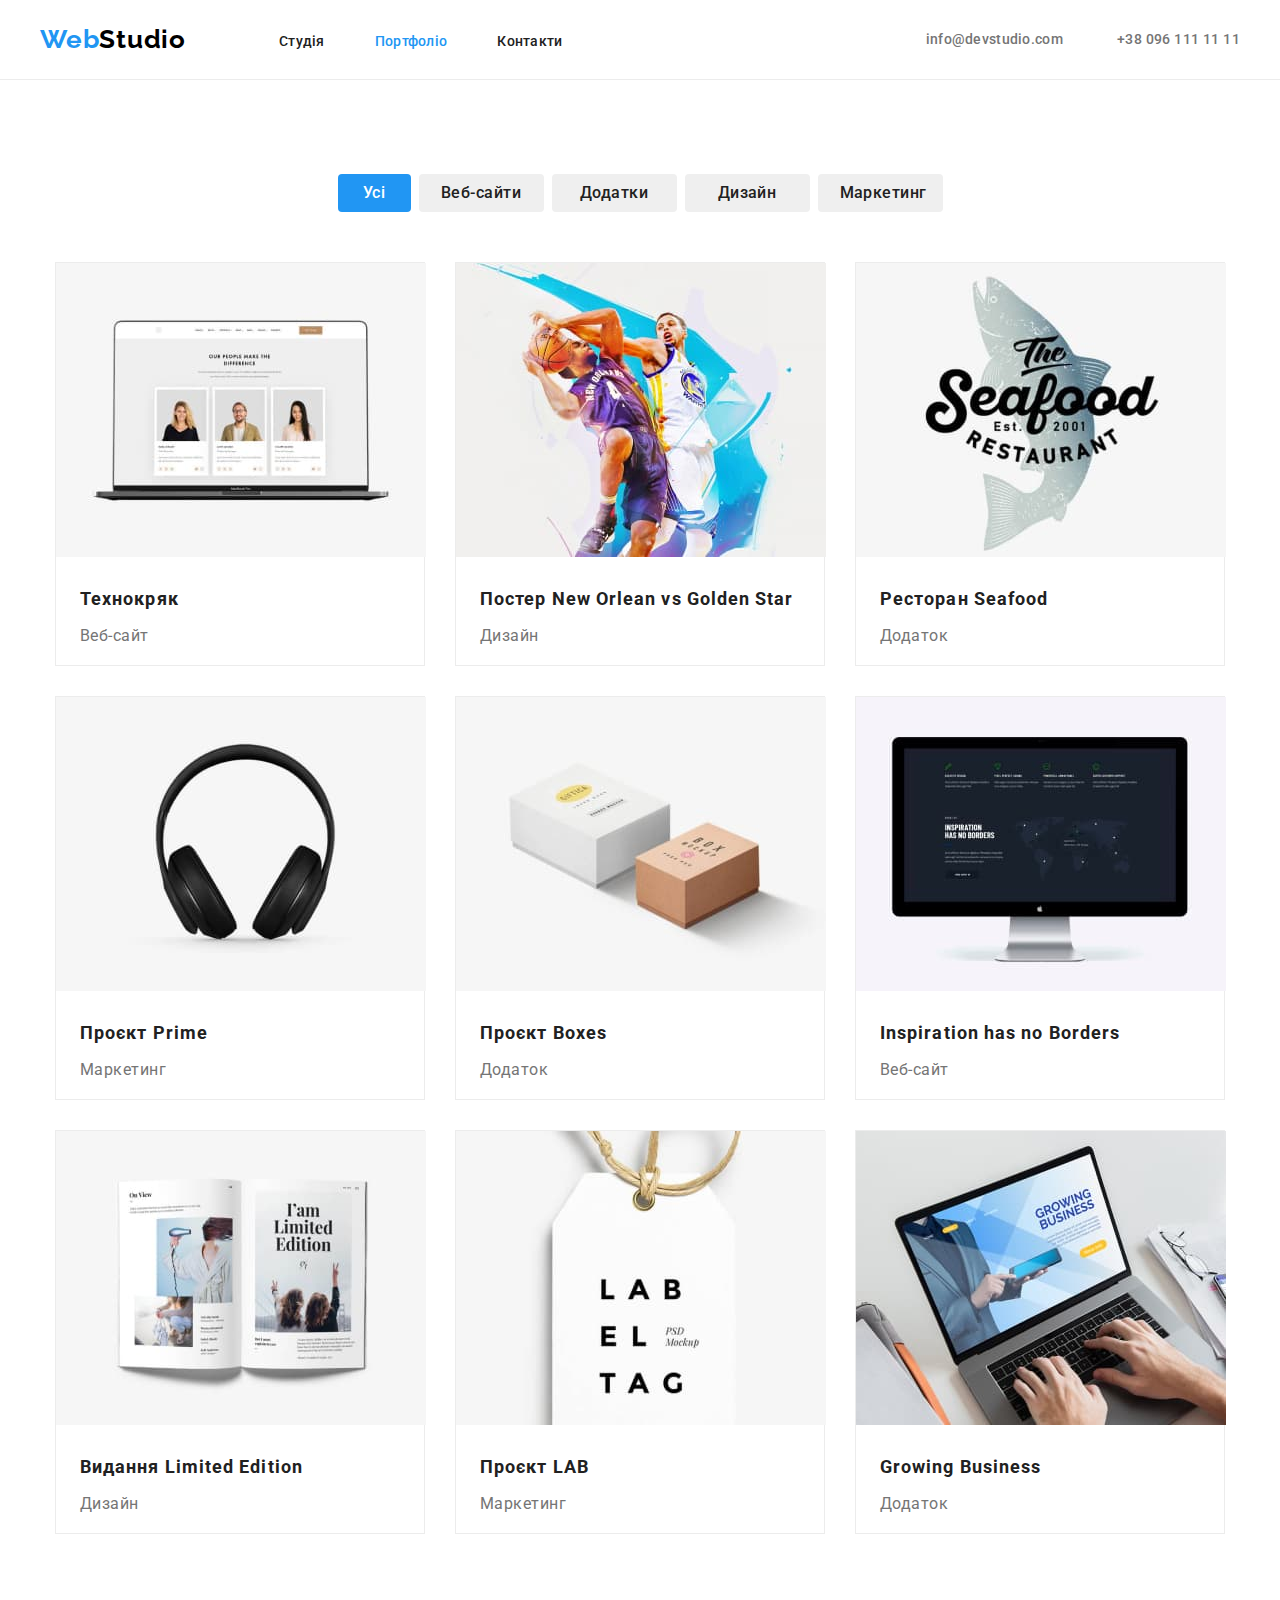
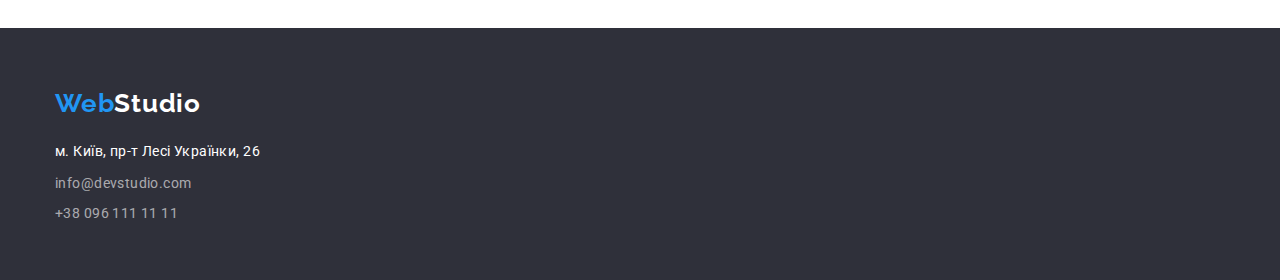
==== портфоліо.html @ 67170c25 "Initial commit" ====
<!DOCTYPE html>
<html lang="en">
<head>
    <meta charset="UTF-8">
    <meta http-equiv="X-UA-Compatible" content="IE=edge">
    <meta name="viewport" content="width=h, initial-scale=1.0">
    <link rel="stylesheet" href="./css/styles.css">
    <title>Портфоліо</title>
    <link rel="preconnect" href="https://fonts.googleapis.com">
<link rel="preconnect" href="https://fonts.gstatic.com" crossorigin>
<link href="https://fonts.googleapis.com/css2?family=Raleway:wght@700&family=Roboto:wght@400;500;700;900&display=swap" rel="stylesheet">

</head>
<body>  <!-- header-->
    <header class="line"> 
        <div class="header-container">
            <a href="./index.html" class="logo-header">
            Web<span class="studio">Studio</span></a> 
            <nav class="frame-line">
                <ul class="site-nav">    <!-- ul список-->
                    <li><a href="./index.html"
                        class="block">Студія</a></li>  <!-- li елемент списку-->
                    <li><a href="./портфоліо.html"
                        class="list-html current">Портфоліо</a></li>
                    <li><a href="#блок2"
                        class="block">Контакти</a></li>
                </ul>
            </nav>
            <div class="header-contact">
                <a href="mailto:" class="email another">info@devstudio.com</a>   
                <a href="tel:+380961111111" class="number">+38 096 111 11 11</a>
            </div>  
        </div>
    </header>

    <main>
        <section class="section-portfolio">            <!-- section-portfolio--> 
            <div class="container-portfolio">
                <ul class="button-roster">
                    <li><button type="button" class="button-head current">Усі</button></li>
                    <li><button type="button" class="button-portfolio">Веб-сайти</button></li>
                    <li><button type="button" class="button-portfolio">Додатки</button></li>
                    <li><button type="button" class="button-portfolio">Дизайн</button></li>
                    <li><button type="button" class="button-portfolio">Маркетинг</button></li>
                </ul>
                <ul class="foto-wrap">      <!-- foto-wrap -->
                    <li class="foto-item">
                        <img src="./img/project1.jpg" alt="project1" width="370" height="294">
                        <div class="text-frame">
                            <h3 class="project-name">Технокряк</h3>
                            <p class="descr">Веб-сайт</p>
                        </div>
                    </li>
                    <li class="foto-item">
                        <img src="./img/project2.jpg" alt="project2" width="370" height="294">
                        <div class="text-frame">
                            <h3 class="project-name">Постер New Orlean vs Golden Star</h3>
                            <p class="descr">Дизайн</p>
                        </div>  
                    </li>
                    <li class="foto-item">
                        <img src="./img/project3.jpg" alt="project3" width="370" height="294">
                        <div class="text-frame">
                            <h3 class="project-name">Ресторан Seafood</h3>
                            <p class="descr">Додаток</p>
                        </div>
                    </li>
                    <li class="foto-item">
                        <img src="./img/project4.jpg" alt="project4" width="370" height="294">
                        <div class="text-frame">
                            <h3 class="project-name">Проєкт Prime</h3>
                            <p class="descr">Маркетинг</p>
                        </div>
                    </li>
                    <li class="foto-item">
                        <img src="./img/project5.jpg" alt="project5" width="370" height="294">
                        <div class="text-frame">
                            <h3 class="project-name">Проєкт Boxes</h3>
                            <p class="descr">Додаток</p>
                        </div>
                    </li>
                    <li class="foto-item">
                        <img src="./img/project6.jpg" alt="project6" width="370" height="294">
                        <div class="text-frame">
                            <h3 class="project-name">Inspiration has no Borders</h3>
                            <p class="descr">Веб-сайт</p>
                        </div>
                    </li>
                    <li class="foto-item">
                        <img src="./img/project7.jpg" alt="project7" width="370" height="294">
                        <div class="text-frame">
                            <h3 class="project-name">Видання Limited Edition</h3>
                            <p class="descr">Дизайн</p>
                        </div>
                    </li>
                    <li class="foto-item">
                        <img src="./img/project8.jpg" alt="project8" width="370" height="294">
                        <div class="text-frame">
                            <h3 class="project-name">Проєкт LAB</h3>
                            <p class="descr">Маркетинг</p>
                        </div>
                    </li>
                    <li class="foto-item">
                        <img src="./img/project9.jpg" alt="project9" width="370" height="294">
                        <div class="text-frame">
                            <h3 class="project-name">Growing Business</h3>
                            <p class="descr">Додаток</p>
                        </div>
                    </li>
                </ul>
            </div>
        </section>
    </main>

    <footer class="footer-section date">    <!-- footer-->
        <div class="main-container">
            <a href="./index.html" class="logo-footer">
            Web<span class="logo-web">Studio</span></a>     
            <address class="address-picture">        
                <a href="https://goo.gl/maps/kxmiB2aWY7ckn5UL8"
                target="_blank" rel="noopener noreferrer nofollow"
                class="footer-address address-size"
                >м. Київ, пр-т Лесі Українки, 26</a>
                <ul>
                    <li class="address-size">
                        <a href="mailto:info@devstudio.com"
                        class="item-footer">info@devstudio.com</a></li>
                    <li class="address-tel">
                        <a href="tel:+380961111111"
                        class="item-footer">+38 096 111 11 11</a></li>            
                </ul>
            </address>
        </div>
    </footer>
</body>
</html>
---- css/styles.css ----
/* колір осн. текста   #212121 */
/* допоміж. колір текста  #757575 */
/* білий   #FFFFFF */
/* акцент   #2196F3 */
/* втор. колір фона #F5F5F5 */

/* var - функція в css  */

:root {
    --primary-text-color: #757575; /* всі шріфти чорні */
    --title-text-color: #212121;
    --accent-color: #2196F3;
    --white-color: #FFFFFF;
    --primary-white-color: #F5F5F5;

}

body{
    /*background-color: #FFFFFF; */ /* фон документа */
    /*background-color: var(--primary-white-color);*/
    color: var(--primary-text-color); 
    font-family: 'Roboto';
} 

/* селектор потомка (всі ссилки а)*/
* {
    margin: 0;  /* cбросити відступи до "0" */
    padding: 0; 
    box-sizing: border-box; /*щоб padding не збільш. , а звужували весь контент всередину*/
}

ul{
    list-style: none; /* видалить всі точки перед словами */
}


/* header */

.header-main {
    padding-top: 24px;
    padding-bottom: 24px;
}

.line {
    border-bottom: 1px solid #ECECEC; /* робить лінію під контентом */
    padding-top: 24px;
    padding-bottom: 24px;
}

.header-container {
    width: 1200px;
    padding-left: 0;
    padding-right: 0;
    /*height: 80px; */      /* якщо padding то висота не потрібна */
    margin: 0 auto;
    display: flex;
    align-items: center;    /* вирівнюємо по центру текст */
    /*justify-content: space-between; /* розтягує по ширині */
}


.logo-header{
    font-family: 'Raleway';
    font-weight: 700;
    font-size: 26px;
    line-height: 1.19;
    letter-spacing: 0.03em;
    color: var(--accent-color);
    text-decoration: none;
}

.studio{
    color: #000000;
}

.frame-line {
    margin-left: 93px;
}

.site-nav {
    width: 281px;
    height: 16px;
    display: flex;
    gap: 50px;
}

.list-html.current { 
    
    font-weight: 500;
    font-size: 14px;
    line-height: 1.14;
    letter-spacing: 0.02em;
    color: var(--accent-color);
    text-decoration: none;
} 

.list-html:hover {  
    color: var(--title-text-color);
} 

.block{
    font-weight: 500;
    font-size: 14px;
    line-height: 1.14;
    letter-spacing: 0.02em;
    color: var(--title-text-color);
    text-decoration: none;
}

.block:hover {
    color: orange;
}

.header-contact {
    margin-left: auto;
}

.email {
    font-weight: 500;
    font-size: 14px;
    line-height: 1.14;
    letter-spacing: 0.02em;
    /*color: var(--accent-color);*/
    text-decoration: none;
    margin-right: 50px;
}

.email.another {
    font-weight: 500;
    font-size: 14px;
    line-height: 1.14;
    letter-spacing: 0.02em;
    color: var(--primary-text-color);
    text-decoration: none;
    margin-right: 50px; 
}

.number{
    font-weight: 500;
    font-size: 14px;
    line-height: 1.71;
    letter-spacing: 0.03em;
    color: var(--primary-text-color);
    text-decoration: none;      /* прибрати підкреслення */
}



/* main */

.main-head {
    height: 600px;
    background: #2F303A;
    margin: 0 auto;     /*розміщення по середині*/
    padding-top: 200px;
    padding-bottom: 200px;
}

.main-container {
    width: 1200px;
    padding-left: 15px;
    padding-right: 15px;
    margin: 0 auto;         
}

.section-main {
    font-weight: 900;
    font-size: 44px;
    line-height: 1.36;
    text-align: center;
    letter-spacing: 0.06em;
    text-transform: uppercase;
    color: var(--white-color);
    margin-bottom: 30px;
}

.section-main:hover { /*селектор состояния (при наведенні) до всіх */
    color: orange;
}

/*селектор focus (при наведенні) до інтерактивних (кнопки, ссилки, елементи форми) */
/*селектор active (при натиснені) до інтерактивних (кнопки, ссилки, елементи форми) */
 /*селектор current (при наведенні (текущая страница)) до інтерактивних (кнопки, ссилки, елементи форми) */

/* .section-main:active { 
    color: rgb(255, 0, 0, 0.8);  
}  */

/* .section-main:current { 
    color: rgb(255, 0, 0, 0.8);  
}  */

/*  color: rgb(255, 0, 0, 0.8);  4 цифра - прозрачность в % */

.button-main {
    font-family: 'Roboto';
    font-weight: 700;
    font-size: 16px;
    line-height: 1,87;
    text-align: center;
    letter-spacing: 0.06em;
    background-color: var(--accent-color);
    color: var(--white-color);
    width: 216px;
    height: 50px;
    display: block;
    margin: 0 auto;
}

/*descrip*/
                /*прихований заголовок*/
.descrip-section {
    padding-top: 94px;
    /*padding-bottom: 94px;*/
}

.entrance {
    padding-bottom: 0;
}

.visually-hidden{
    position: absolute;
    white-space: nowrap;
    width: 1px;
    height: 1px;
    overflow: hidden;
    border: 0;
    padding: 0;
    clip: rect(0 0 0 0);
    clip-path: inset(50%);
    margin: -1px;
}

.descrip-list {
    height: 98px;
    display: flex;
    gap: 30px;
}

.title-descrip {
    width: 270px;
}

.title{
    font-weight: 700;
    font-size: 14px;
    line-height: 1.14;
    letter-spacing: 0.03em;
    text-transform: uppercase;
    color: var(--title-text-color);
    margin-bottom: 10px;
}

.text{
    font-weight: 400;
    font-size: 14px;
    line-height: 1.71;
    letter-spacing: 0.03em;
    color: var(--primary-text-color);
}

/*section-foto*/

.foto-section {
    padding-top: 94px;
    padding-bottom: 94px;
}

.title-img{
    font-weight: 700;
    font-size: 36px;
    line-height: 1.16;
    text-align: center;
    letter-spacing: 0.03em;
    color: var(--title-text-color);
    margin-bottom: 50px;
}

.foto-list {
    display: flex;
    gap: 30px;
}

/*team*/

.team-section {
    padding-top: 94px;
    padding-bottom: 94px;
}

.hue {       
    background-color: #F5F4FA;
}

 /*outline: 2px solid red; */ /* контур контейнера*/

.team-basic {
    font-weight: 700;
    font-size: 36px;
    line-height: 1.16;
    text-align: center;
    letter-spacing: 0.03em;
    color: var(--title-text-color);
    margin-bottom: 50px;
}

.team-list {
    width: 1170px;
    height: 368px;
    display: flex;      /*розміщення в ряд*/
    gap: 30px;          /*відступ від обекта до наступного 30px*/
    margin: 0 auto;
}

.team-person {
    width: calc((100%-90px) / 4);
    height: 368px;
}

.text-team {
    width: 270px;
    padding-top: 30px;
    padding-bottom: 30px;
    margin: 0 auto;
}

.first-name {
    font-weight: 500;
    font-size: 16px;
    line-height: 19px;
    text-align: center;
    letter-spacing: 0.03em;
    color: var(--title-text-color);
    white-space: nowrap;
}

.profession {
    font-weight: 400;
    font-size: 16px;
    line-height: 1.18;
    text-align: center;
    letter-spacing: 0.03em;
    color: var(--primary-text-color);
    margin-top: 10px;
    white-space: nowrap;
}

/*footer*/

.footer-section {
    padding-top: 60px;
    padding-bottom: 60px;
}

.date {
    height: 252px;
    background: #2F303A;
}

.logo-footer{
    font-family: 'Raleway';
    font-weight: 700;
    font-size: 26px;
    line-height: 1.19;
    letter-spacing: 0.03em;
    color: var(--accent-color);
    text-decoration: none;
}

.logo-web{
    color: var(--white-color);
}

.address-picture {
    margin-top: 20px;
    width: 231px;
    height: 21px;
}

.footer-address{
    font-style: normal;   /*лише для тега адреси*/
    font-weight: 400;
    font-size: 14px;
    line-height: 24px;
    letter-spacing: 0.03em;
    color: var(--white-color);
    text-decoration: none;
}

.address-size {
    width: 231px;
    height: 21px;
    margin-top: 9px;
}

.address-tel {
    width: 231px;
    height: 21px;
    margin-top: 9px;
}

.item-footer{
    font-style: normal;
    font-weight: 400;
    font-size: 14px;
    line-height: 1.71;
    letter-spacing: 0.03em;
    color: rgba(255, 255, 255, 0.6);
    text-decoration: none;
}


/* section-portfolio */

.section-portfolio {
    padding-top: 94px;
    padding-bottom: 94px;
}

.container-portfolio {
    width: 1200px;
    padding-left: 15px;
    padding-right: 15px;
    margin: 0 auto;  
}

.button-roster {
    display: flex;
    gap: 8px; 
    margin-bottom: 50px;  
    justify-content: center;  /*вирівнює по центру бо є "display: flex" */
}

.button-head.current { 
    font-family: 'Roboto';
    font-weight: 500;
    font-size: 16px;
    line-height: 1.62;
    text-align: center;
    letter-spacing: 0.03em;
    color: var(--white-color);
    background-color: var(--accent-color);
    width: 73px;
    height: 38px;
    padding: 6px 25px;
    border: none;
    border-radius: 4px;
} 

.button-portfolio {
    font-family: 'Roboto';
    font-weight: 500;
    font-size: 16px;
    line-height: 1.62;
    text-align: center;
    letter-spacing: 0.03em;
    color: var(--title-text-color);
    width: 125px;
    height: 38px;
    padding: 6px 22px;
    border: none;           /*прибирає контур кнопки*/
    white-space: nowrap;     /*не розбивати на 2 строки*/
    border-radius: 4px;
}

.button-portfolio:hover, :focus {  
    color: var(--white-color);
    background-color: var(--accent-color);
} 


/* foto-wrap */
   
.foto-wrap {
    display: flex;     /*розміщення в ряд*/
    flex-wrap: wrap; 
    gap: 30px;
   /* width: calc((100%-60px) / 3); */
}

.foto-item {
    width: 370px;
    height: 404px;
    border: 1px solid #ECECEC;
}

.text-frame {
    width: 370px;
    padding: 20px 24px;
    margin: 0 auto;
   /* border: 1px solid #ECECEC; */
}

.project-name {
    font-weight: 700;
    font-size: 18px;
    line-height: 2;
    letter-spacing: 0.06em;
    color: var(--title-text-color);
    width: 322px;
    height: 36px;
}

.descr {
    font-weight: 400;
    font-size: 16px;
    line-height: 1.87;
    letter-spacing: 0.03em;
    color: var(--primary-text-color);
    width: 322px;
    height: 30px;
    margin-top: 4px;    
}
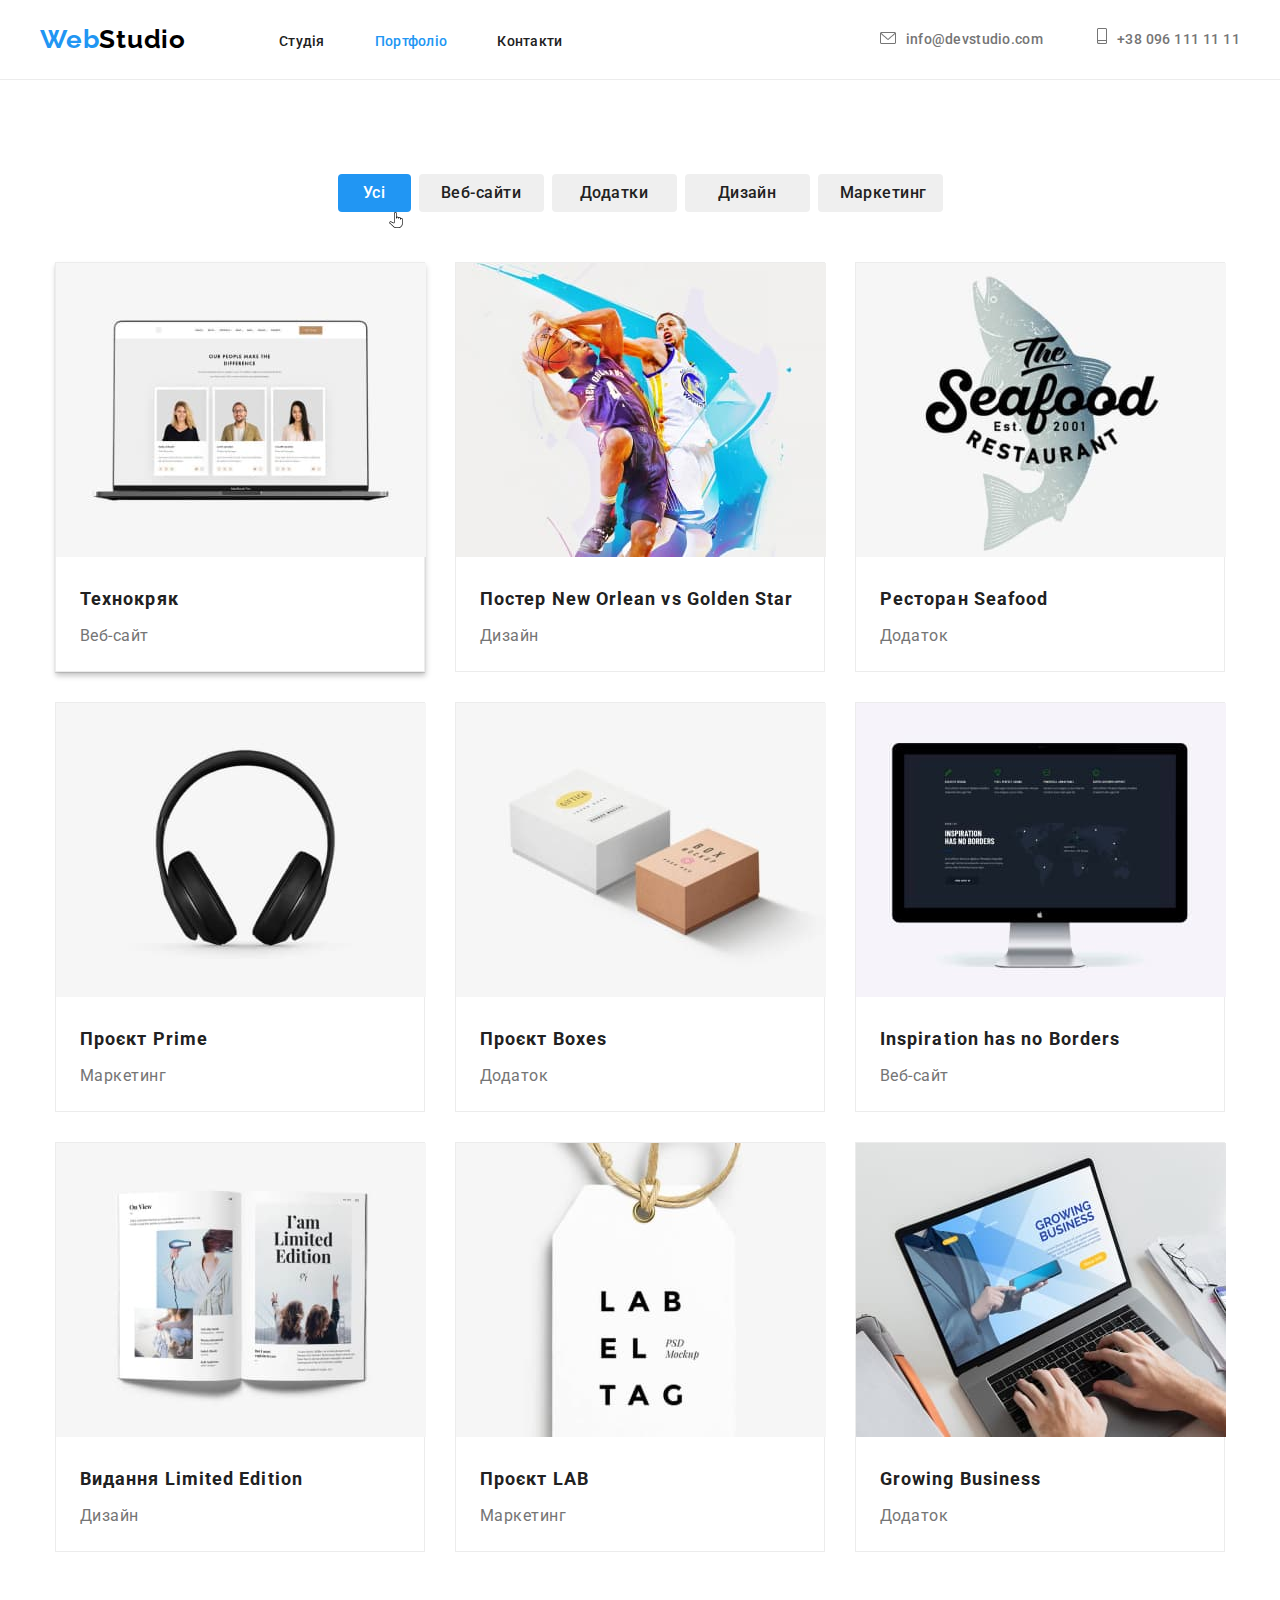
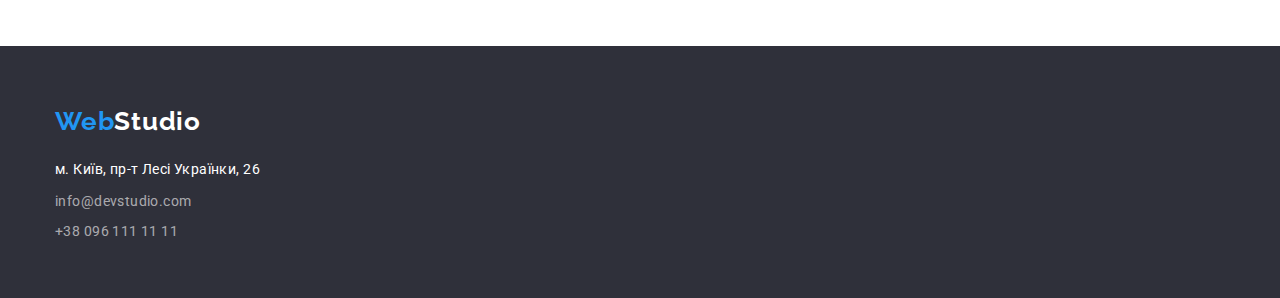
==== commit 98041aaf: "update index.html" ====
--- a/портфоліо.html
+++ b/портфоліо.html
@@ -21,13 +21,13 @@
                     <li><a href="./index.html"
                         class="block">Студія</a></li>  <!-- li елемент списку-->
                     <li><a href="./портфоліо.html"
-                        class="list-html current">Портфоліо</a></li>
+                        class="list-html-label current">Портфоліо</a></li>
                     <li><a href="#блок2"
                         class="block">Контакти</a></li>
                 </ul>
             </nav>
             <div class="header-contact">
-                <a href="mailto:" class="email another">info@devstudio.com</a>   
+                <a href="mailto:" class="email-label">info@devstudio.com</a>   
                 <a href="tel:+380961111111" class="number">+38 096 111 11 11</a>
             </div>  
         </div>
@@ -37,14 +37,14 @@
         <section class="section-portfolio">            <!-- section-portfolio--> 
             <div class="container-portfolio">
                 <ul class="button-roster">
-                    <li><button type="button" class="button-head current">Усі</button></li>
+                    <li><button type="button" class="button-head current five-fing">Усі</button></li>
                     <li><button type="button" class="button-portfolio">Веб-сайти</button></li>
                     <li><button type="button" class="button-portfolio">Додатки</button></li>
                     <li><button type="button" class="button-portfolio">Дизайн</button></li>
                     <li><button type="button" class="button-portfolio">Маркетинг</button></li>
                 </ul>
                 <ul class="foto-wrap">      <!-- foto-wrap -->
-                    <li class="foto-item">
+                    <li class="foto-item-shadow">
                         <img src="./img/project1.jpg" alt="project1" width="370" height="294">
                         <div class="text-frame">
                             <h3 class="project-name">Технокряк</h3>
@@ -133,4 +133,5 @@
         </div>
     </footer>
 </body>
-</html>+</html>
+
--- a/css/styles.css
+++ b/css/styles.css
@@ -58,7 +58,6 @@
     /*justify-content: space-between; /* розтягує по ширині */
 }
 
-
 .logo-header{
     font-family: 'Raleway';
     font-weight: 700;
@@ -85,7 +84,6 @@
 }
 
 .list-html.current { 
-    
     font-weight: 500;
     font-size: 14px;
     line-height: 1.14;
@@ -98,6 +96,30 @@
     color: var(--title-text-color);
 } 
 
+.list-html-label.current {
+    font-weight: 500;
+    font-size: 14px;
+    line-height: 1.14;
+    letter-spacing: 0.02em;
+    color: var(--accent-color);
+    text-decoration: none;
+}
+
+.list-html-label:hover {  
+    color: var(--title-text-color);
+} 
+
+.list-html::after {
+    content: '';
+    display: inline-block;
+    width: 45px;
+    height: 16px;
+    background-image: url(../img/finger\ 1.png);
+    background-size: 16px 16px;
+    background-repeat: no-repeat;
+    background-position: right;
+}
+
 .block{
     font-weight: 500;
     font-size: 14px;
@@ -113,6 +135,13 @@
 
 .header-contact {
     margin-left: auto;
+    
+}
+
+.form {
+    display: flex;
+    margin-right: 0;
+    height: 16px;
 }
 
 .email {
@@ -125,14 +154,44 @@
     margin-right: 50px;
 }
 
-.email.another {
+.email::before {
+    content: '';
+    display: inline-block;
+    width: 16px;
+    height: 12px;
+    background-image: url(../img/envelope\ \(hover\).png);
+    margin-right: 10px;
+}
+
+.email::after {
+    content: '';
+    display: block;
+    width: 161px;
+    height: 16px;
+    background-image: url(../img/finger\ 1.png);
+    background-repeat: no-repeat;
+    background-position: left;
+    background-position: 55px;
+    margin-right: 30px;
+}
+
+.email-label {
     font-weight: 500;
     font-size: 14px;
     line-height: 1.14;
     letter-spacing: 0.02em;
     color: var(--primary-text-color);
     text-decoration: none;
-    margin-right: 50px; 
+    margin-right: 50px;
+}
+
+.email-label::before {
+    content: '';
+    display: inline-block;
+    width: 16px;
+    height: 12px;
+    background-image: url(../img/envelope.png);
+    margin-right: 10px;
 }
 
 .number{
@@ -144,23 +203,33 @@
     text-decoration: none;      /* прибрати підкреслення */
 }
 
-
-
-/* main */
+.number::before {
+    content: '';
+    display: inline-block;
+    width: 10px;
+    height: 16px;
+    background-image: url('../img/smartphone.png');
+    /*align-items: baseline;*/   /* вирівнювання по лінії букв */
+    margin-right: 10px;
+}
+
+
+
+/*margin: 0 auto;    розміщення по середині*/
+
 
 .main-head {
+    width: 1600px;
     height: 600px;
-    background: #2F303A;
-    margin: 0 auto;     /*розміщення по середині*/
+    margin: 0 auto;   
     padding-top: 200px;
     padding-bottom: 200px;
-}
-
-.main-container {
-    width: 1200px;
-    padding-left: 15px;
-    padding-right: 15px;
-    margin: 0 auto;         
+    background-image: linear-gradient(
+        rgba(47, 48, 58, 0.4), 
+        rgba(47, 48, 58, 0.4)), url(../img/Img.jpg);
+    background-repeat: no-repeat;
+    background-position: center;
+    background-size: cover;
 }
 
 .section-main {
@@ -211,7 +280,15 @@
                 /*прихований заголовок*/
 .descrip-section {
     padding-top: 94px;
-    /*padding-bottom: 94px;*/
+    padding-bottom: 94px;
+}
+
+
+.main-container {
+    width: 1200px;
+    padding-left: 15px;
+    padding-right: 15px;
+    margin: 0 auto;         
 }
 
 .entrance {
@@ -241,6 +318,33 @@
     width: 270px;
 }
 
+.title-descrip::before {
+    display: inline-block;
+    content: '';
+    width: 270px;
+    height: 120px;
+    background-size: 70px 70px;
+    background-repeat: no-repeat;
+    background-position: center;
+    background-color: #F5F4FA;
+} 
+
+.icon-mobile::before {
+    background-image: url('../img/antenna\ 1.png');
+}
+
+.icon-clock::before {
+    background-image: url('../img/clock\ 1.png');
+}
+
+.icon-diagram::before {
+    background-image: url('../img/diagram\ 1.png');
+}
+
+.icon-astronaut::before {
+    background-image: url('../img/astronaut\ 1.png');
+}
+
 .title{
     font-weight: 700;
     font-size: 14px;
@@ -249,6 +353,7 @@
     text-transform: uppercase;
     color: var(--title-text-color);
     margin-bottom: 10px;
+   
 }
 
 .text{
@@ -288,7 +393,7 @@
     padding-bottom: 94px;
 }
 
-.hue {       
+.hue {  
     background-color: #F5F4FA;
 }
 
@@ -306,7 +411,7 @@
 
 .team-list {
     width: 1170px;
-    height: 368px;
+    height: 428px;
     display: flex;      /*розміщення в ряд*/
     gap: 30px;          /*відступ від обекта до наступного 30px*/
     margin: 0 auto;
@@ -314,7 +419,12 @@
 
 .team-person {
     width: calc((100%-90px) / 4);
-    height: 368px;
+    height: 428px;
+    background-color: #FFFFFF;
+    box-shadow: 0px 1px 3px rgba(0, 0, 0, 0.12), 
+    0px 1px 1px rgba(0, 0, 0, 0.14), 
+    0px 2px 1px rgba(0, 0, 0, 0.2);
+    border-radius: 0px 0px 4px 4px;
 }
 
 .text-team {
@@ -343,7 +453,185 @@
     color: var(--primary-text-color);
     margin-top: 10px;
     white-space: nowrap;
-}
+    margin-bottom: 16px;
+}
+
+
+.barbers-cos-list {
+    display: flex;
+    justify-content: center;  /* по центру */
+    gap: 10px;
+}
+
+.barbers-cos-item {   /* li */
+    width: 44px;
+    height: 44px;
+}
+
+.barbers-cos-link {
+    width: 100%;
+    height: 100%;
+    
+    border-radius: 50%;
+    display: flex;
+    align-items: center;
+    justify-content: center;
+}
+
+.barbers-blue-icon {
+    fill: #FFFFFF;
+}
+
+.barbers-cos-icon {
+    fill: #AFB1B8;
+}
+
+.barbers-cos-link:hover {
+    background-color: teal;
+    color: red;
+}
+
+
+/*
+.barbers-cos-link:hover {
+    background-color: teal;
+}
+
+.barbers-cos-link:hover .barbers-cos-icon {
+    fill: red;
+}*/
+
+.blue-link {
+    /*display: inline-block;*/
+    height: 44px;
+    width: 44px;
+    background-color: var(--accent-color);
+    background-size: 20px 20px;
+    background-repeat: no-repeat;
+    background-position: center;
+    border-radius: 50%;
+}
+
+.fing::after {
+    content: '';
+    display: block;
+    width: 44px;
+    height: 16px;
+    background-image: url(../img/finger\ 1.png);
+    background-size: 16px 16px;
+    background-repeat: no-repeat;
+    background-position: 20px;
+}
+
+.link {
+    /*display: inline-block;*/
+    height: 44px;
+    width: 44px;
+    background-color: #FFFFFF;
+    background-size: 20px 20px;
+    background-repeat: no-repeat;
+    background-position: center;
+    border-radius: 50%;
+}
+
+.link:hover {
+    background-color: teal;
+}
+
+
+
+
+/* client-section */
+
+
+.client-section {
+    padding-top: 94px;
+    padding-bottom: 94px;
+}
+
+.client-link{
+    font-weight: 700;
+    font-size: 36px;
+    line-height: 1.16;
+    text-align: center;
+    letter-spacing: 0.03em;
+    color: var(--title-text-color);
+    margin-bottom: 50px;
+}
+
+.client-list {
+    display: flex;
+    justify-content: center;  /* по центру */
+    gap: 30px;
+}
+
+.client-item {              /* li */
+    width: 170px;
+    height: 92px;
+    width: calc(100%-150px) / 6;
+    height: 92px;
+}
+
+.client-cos-link {
+    width: 100%;
+    height: 100%;
+    display: block;
+    display: flex;
+    align-items: center;
+    justify-content: center;
+    background-position: center;
+    border-radius: 4px;
+}
+
+.link-cos {
+    background-size: 20px;
+    background-repeat: no-repeat;
+    background-position: center;
+    outline: 1px solid #AFB1B8;
+}
+
+.link-cos:hover {
+    background-color: yellow;
+}
+
+.client-icon {
+    fill: #AFB1B8;
+}
+
+.link-cos:hover .client-icon {
+    fill: red;
+}
+
+.link-cos-blue {
+    background-size: 20px;
+    background-repeat: no-repeat;
+    background-position: center;
+    outline: 1px solid #AFB1B8;
+}
+
+.link-cos-blue:hover {
+    background-color: yellow;
+}
+
+.client-icon-blue {
+    fill: #2196F3;
+}
+
+.link-cos-blue:hover .client-icon-blue {
+    fill: blue;
+}
+
+.four-fing::after {
+    content: '';
+    display: block;
+    width: 170px;
+    height: 16px;
+    background-image: url(../img/finger\ 1.png);
+    background-size: 16px 16px;
+    background-repeat: no-repeat;
+    background-position: 107px;
+}
+
 
 /*footer*/
 
@@ -355,6 +643,7 @@
 .date {
     height: 252px;
     background: #2F303A;
+    margin: 0 auto;
 }
 
 .logo-footer{
@@ -407,6 +696,77 @@
     letter-spacing: 0.03em;
     color: rgba(255, 255, 255, 0.6);
     text-decoration: none;
+}
+
+
+.main-links {
+    padding-top: 60px;
+    padding-bottom: 60px;
+}
+
+.main-links {
+    width: 206px;
+    padding-left: 15px;
+    padding-right: 15px;
+    margin: 0 auto; 
+    outline: 1px solid red;        
+}
+
+.header-links {
+    width: 80px;
+    /*padding-top: 30px;
+    padding-bottom: 30px;*/
+    margin: 0 auto;
+    margin-bottom: 20px;
+}
+
+.links-list {
+    display: flex;
+    justify-content: center;  /* по центру */
+    gap: 10px;
+}
+
+.links-item {   /* li */
+    width: 44px;
+    height: 44px;
+}
+
+.links-cos-link {
+    width: 100%;
+    height: 100%;
+    border-radius: 50%;
+    display: flex;
+    align-items: center;
+    justify-content: center;
+}
+
+.links-blue-icon {
+    fill: #FFFFFF;
+}
+
+.links-cos-icon {
+    fill: #FFFFFF;
+}
+
+.links-cos-link:hover {
+    background-color: teal;
+    color: red;
+}
+
+.row {
+    /*display: inline-block;*/
+    height: 44px;
+    width: 44px;
+    background-color: #2f303a42;
+    background-size: 20px 20px;
+    background-repeat: no-repeat;
+    background-position: center;
+    border-radius: 50%;
+    outline: 1px solid yellow;
+}
+
+.row:hover {
+    background-color: teal;
 }
 
 
@@ -447,6 +807,18 @@
     border-radius: 4px;
 } 
 
+
+.five-fing::after {
+    content: '';
+    display: block;
+    width: 73px;
+    height: 28px;
+    background-image: url(../img/finger\ 1.png);
+    background-size: 16px 16px;
+    background-repeat: no-repeat;
+    background-position: 25px;
+}
+
 .button-portfolio {
     font-family: 'Roboto';
     font-weight: 500;
@@ -480,9 +852,26 @@
 
 .foto-item {
     width: 370px;
-    height: 404px;
     border: 1px solid #ECECEC;
 }
+
+
+.foto-item-shadow {
+    width: 370px;
+    border: 1px solid #ECECEC;
+    display: block;
+    box-shadow: 0px 1px 1px rgba(0, 0, 0, 0.12), 
+    0px 4px 4px rgba(0, 0, 0, 0.06),
+    1px 4px 6px rgba(0, 0, 0, 0.16);
+}
+
+/*.foto-item-shadow:hover,
+.foto-item-shadow:focus {
+    box-shadow: 0px 1px 1px rgba(0, 0, 0, 0.12), 
+    0px 4px 4px rgba(0, 0, 0, 0.06),
+    1px 4px 6px rgba(0, 0, 0, 0.16);
+}*/
+
 
 .text-frame {
     width: 370px;
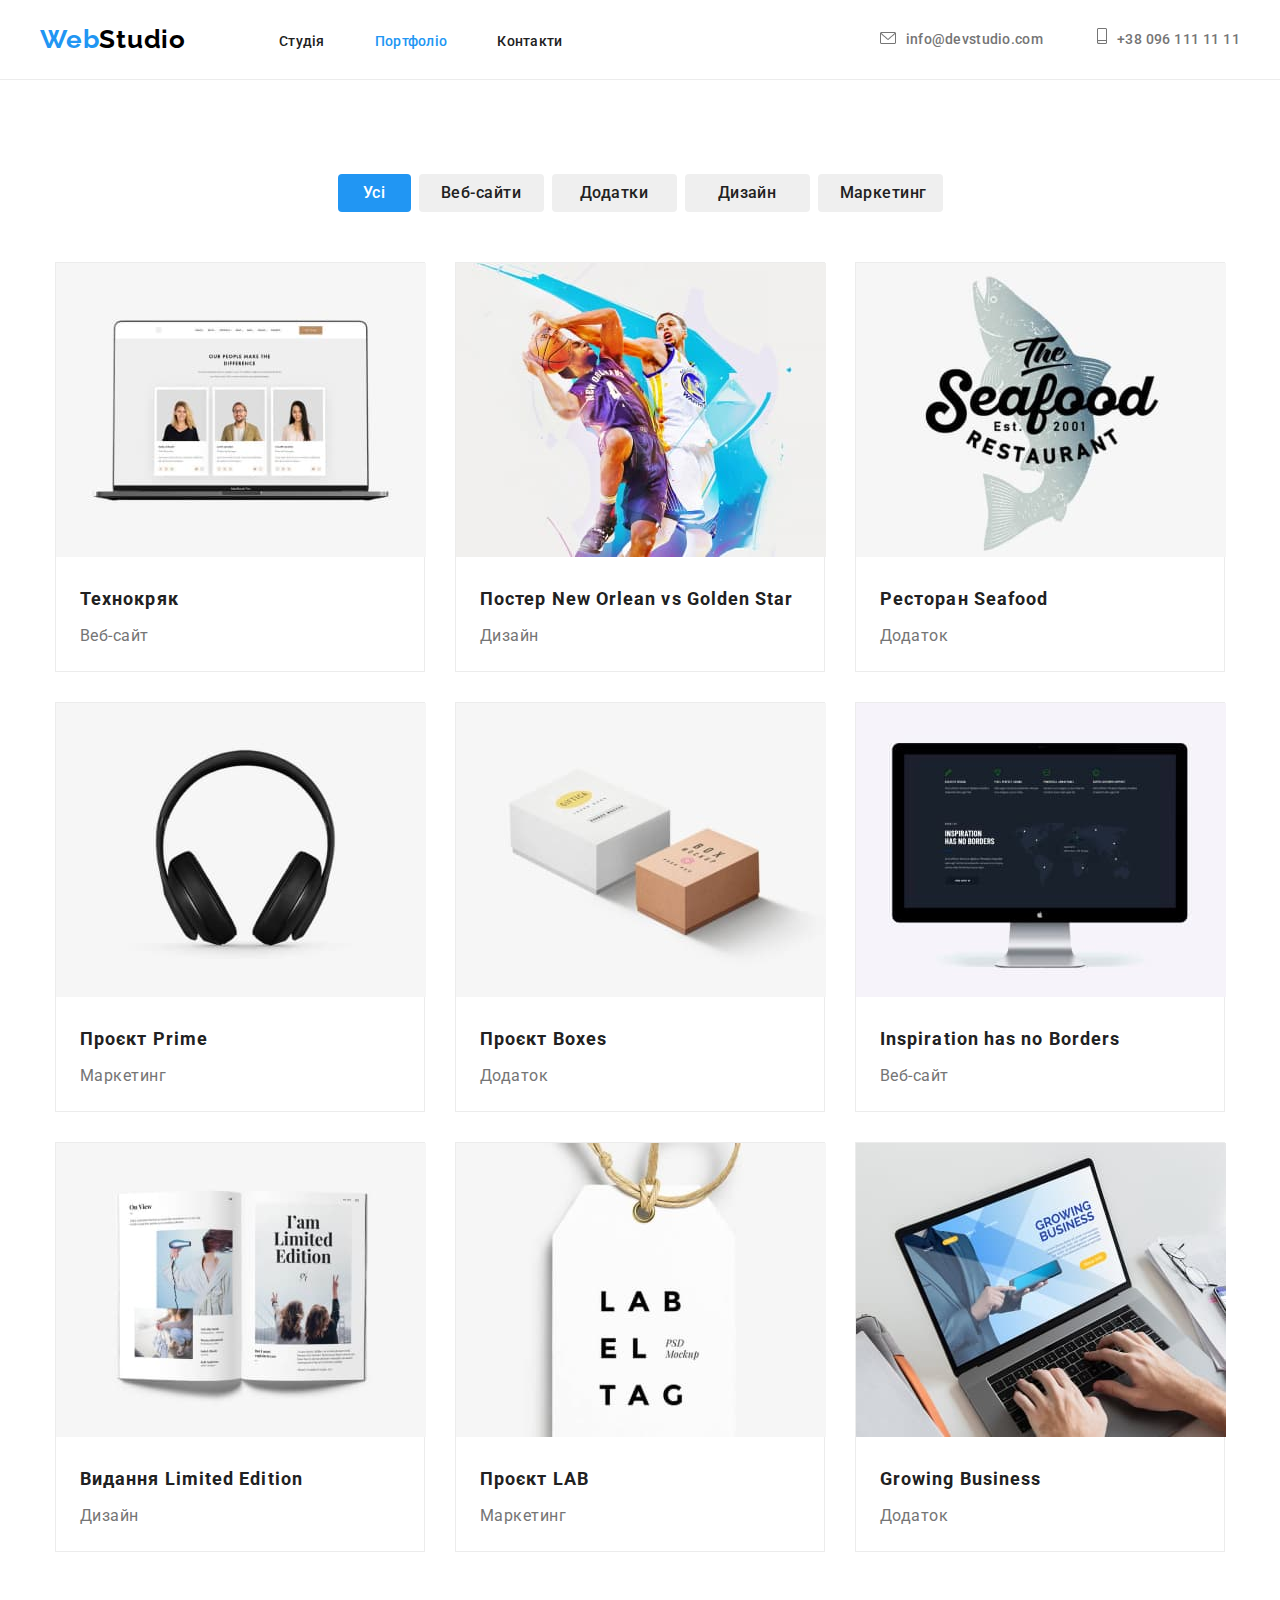
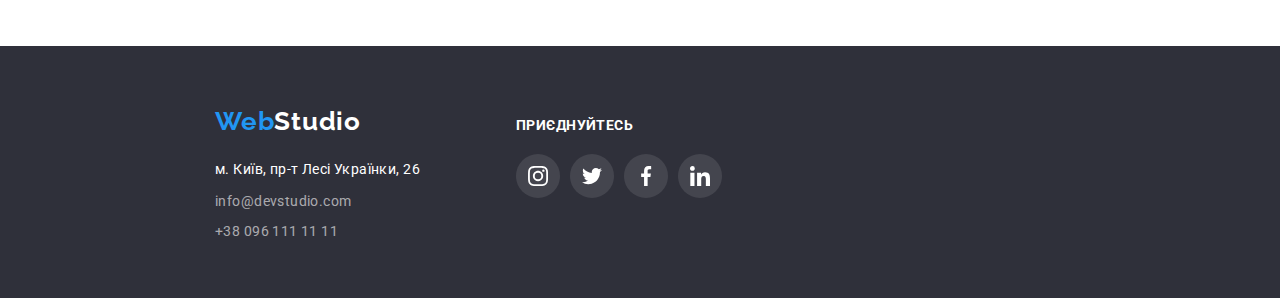
==== commit 115f948e: "update index.html" ====
--- a/портфоліо.html
+++ b/портфоліо.html
@@ -44,7 +44,7 @@
                     <li><button type="button" class="button-portfolio">Маркетинг</button></li>
                 </ul>
                 <ul class="foto-wrap">      <!-- foto-wrap -->
-                    <li class="foto-item-shadow">
+                    <li class="foto-item">
                         <img src="./img/project1.jpg" alt="project1" width="370" height="294">
                         <div class="text-frame">
                             <h3 class="project-name">Технокряк</h3>
@@ -113,23 +113,57 @@
     </main>
 
     <footer class="footer-section date">    <!-- footer-->
-        <div class="main-container">
+        <div class="address-container">
             <a href="./index.html" class="logo-footer">
             Web<span class="logo-web">Studio</span></a>     
+            
             <address class="address-picture">        
-                <a href="https://goo.gl/maps/kxmiB2aWY7ckn5UL8"
+            <a href="https://goo.gl/maps/kxmiB2aWY7ckn5UL8"
                 target="_blank" rel="noopener noreferrer nofollow"
                 class="footer-address address-size"
                 >м. Київ, пр-т Лесі Українки, 26</a>
-                <ul>
-                    <li class="address-size">
-                        <a href="mailto:info@devstudio.com"
-                        class="item-footer">info@devstudio.com</a></li>
-                    <li class="address-tel">
-                        <a href="tel:+380961111111"
-                        class="item-footer">+38 096 111 11 11</a></li>            
-                </ul>
+            <ul>
+                <li class="address-size">
+                    <a href="mailto:info@devstudio.com"
+                    class="item-footer">info@devstudio.com</a></li>
+                <li class="address-tel">
+                    <a href="tel:+380961111111"
+                    class="item-footer">+38 096 111 11 11</a></li>            
+            </ul>
             </address>
+        </div>
+        <div class="links-container">
+            <h3 class="header-links come">ПРИЄДНУЙТЕСЬ</h3>
+            <ul class="links-list">
+                <li class="links-item">
+                    <a href="" class="links-cos-link row">
+                        <svg class="links-cos-icon" width="20" height="20">
+                        <use href="./img/icon.svg#icon-instagram"></use>
+                        </svg>                                 
+                    </a>
+                </li>
+                <li class="links-item">
+                    <a href="" class="links-cos-link blue-link row">
+                        <svg class="links-cos-icon" width="20" height="20">
+                        <use href="./img/icon.svg#icon-twitter"></use>
+                        </svg>
+                    </a>
+                </li>
+                <li class="links-item">
+                    <a href="" class="links-cos-link row">
+                        <svg class="links-cos-icon" width="20" height="20">
+                        <use href="./img/icon.svg#icon-facebook"></use>
+                        </svg>                                 
+                    </a>
+                </li>
+                <li class="links-item">
+                    <a href="" class="links-cos-link row">
+                        <svg class="links-cos-icon" width="20" height="20">
+                        <use href="./img/icon.svg#icon-linkedin"></use>
+                        </svg>                                 
+                    </a>
+                </li>
+            </ul>
         </div>
     </footer>
 </body>
--- a/css/styles.css
+++ b/css/styles.css
@@ -12,7 +12,6 @@
     --accent-color: #2196F3;
     --white-color: #FFFFFF;
     --primary-white-color: #F5F5F5;
-
 }
 
 body{
@@ -68,9 +67,16 @@
     text-decoration: none;
 }
 
+.logo-header:focus {
+    color: red;
+    background-color: inherit;
+    outline: 0;
+}
+
 .studio{
     color: #000000;
 }
+
 
 .frame-line {
     margin-left: 93px;
@@ -92,9 +98,18 @@
     text-decoration: none;
 } 
 
-.list-html:hover {  
+.list-html:hover :focus {  
     color: var(--title-text-color);
+    background-color: inherit;
+    outline: 0;
 } 
+
+.list-html:focus {  
+    color: red;
+    background-color: inherit;
+    outline: 0;
+} 
+
 
 .list-html-label.current {
     font-weight: 500;
@@ -105,11 +120,17 @@
     text-decoration: none;
 }
 
+.list-html-label:focus {
+    color: red;
+    background-color: inherit;
+    outline: 0;
+}
+
 .list-html-label:hover {  
     color: var(--title-text-color);
 } 
 
-.list-html::after {
+/*.list-html::after {
     content: '';
     display: inline-block;
     width: 45px;
@@ -118,7 +139,7 @@
     background-size: 16px 16px;
     background-repeat: no-repeat;
     background-position: right;
-}
+}*/
 
 .block{
     font-weight: 500;
@@ -133,9 +154,14 @@
     color: orange;
 }
 
+.block:focus {
+    color: red;
+    background-color: inherit;
+    outline: 0;
+}
+
 .header-contact {
     margin-left: auto;
-    
 }
 
 .form {
@@ -152,6 +178,12 @@
     /*color: var(--accent-color);*/
     text-decoration: none;
     margin-right: 50px;
+}
+
+.email:focus {
+    color: red;
+    background-color: inherit;
+    outline: 0;
 }
 
 .email::before {
@@ -163,7 +195,8 @@
     margin-right: 10px;
 }
 
-.email::after {
+
+/*.email::after {
     content: '';
     display: block;
     width: 161px;
@@ -173,7 +206,7 @@
     background-position: left;
     background-position: 55px;
     margin-right: 30px;
-}
+}*/
 
 .email-label {
     font-weight: 500;
@@ -183,6 +216,12 @@
     color: var(--primary-text-color);
     text-decoration: none;
     margin-right: 50px;
+}
+
+.email-label:focus {
+    color: red;
+    background-color: inherit;
+    outline: 0;
 }
 
 .email-label::before {
@@ -201,6 +240,12 @@
     letter-spacing: 0.03em;
     color: var(--primary-text-color);
     text-decoration: none;      /* прибрати підкреслення */
+}
+
+.number:focus {
+    color: red;
+    background-color: inherit;
+    outline: 0;
 }
 
 .number::before {
@@ -217,6 +262,9 @@
 
 /*margin: 0 auto;    розміщення по середині*/
 
+
+
+/*   main   */
 
 .main-head {
     width: 1600px;
@@ -243,9 +291,11 @@
     margin-bottom: 30px;
 }
 
-.section-main:hover { /*селектор состояния (при наведенні) до всіх */
+                    /*селектор состояния (при наведенні) до всіх */
+/*.section-main:hover { 
     color: orange;
-}
+}*/
+
 
 /*селектор focus (при наведенні) до інтерактивних (кнопки, ссилки, елементи форми) */
 /*селектор active (при натиснені) до інтерактивних (кнопки, ссилки, елементи форми) */
@@ -276,13 +326,14 @@
     margin: 0 auto;
 }
 
-/*descrip*/
+
+
+/*  descrip  */
                 /*прихований заголовок*/
 .descrip-section {
     padding-top: 94px;
     padding-bottom: 94px;
 }
-
 
 .main-container {
     width: 1200px;
@@ -331,18 +382,26 @@
 
 .icon-mobile::before {
     background-image: url('../img/antenna\ 1.png');
+    border-radius: 4px;
+    margin-bottom: 30px;
 }
 
 .icon-clock::before {
     background-image: url('../img/clock\ 1.png');
+    border-radius: 4px;
+    margin-bottom: 30px;
 }
 
 .icon-diagram::before {
     background-image: url('../img/diagram\ 1.png');
+    border-radius: 4px;
+    margin-bottom: 30px;
 }
 
 .icon-astronaut::before {
     background-image: url('../img/astronaut\ 1.png');
+    border-radius: 4px;
+    margin-bottom: 30px;
 }
 
 .title{
@@ -353,7 +412,6 @@
     text-transform: uppercase;
     color: var(--title-text-color);
     margin-bottom: 10px;
-   
 }
 
 .text{
@@ -386,7 +444,9 @@
     gap: 30px;
 }
 
-/*team*/
+
+
+/*  -  team  -   */
 
 .team-section {
     padding-top: 94px;
@@ -396,8 +456,6 @@
 .hue {  
     background-color: #F5F4FA;
 }
-
- /*outline: 2px solid red; */ /* контур контейнера*/
 
 .team-basic {
     font-weight: 700;
@@ -456,7 +514,6 @@
     margin-bottom: 16px;
 }
 
-
 .barbers-cos-list {
     display: flex;
     justify-content: center;  /* по центру */
@@ -471,48 +528,32 @@
 .barbers-cos-link {
     width: 100%;
     height: 100%;
-    
     border-radius: 50%;
+    background-color: #FFFFFF;
     display: flex;
     align-items: center;
     justify-content: center;
 }
 
-.barbers-blue-icon {
-    fill: #FFFFFF;
+.link {
+    background-size: 20px;
+    background-repeat: no-repeat;
+    background-position: center;
+}
+
+.barbers-cos-link:hover {
+    background-color: var(--accent-color);  
 }
 
 .barbers-cos-icon {
     fill: #AFB1B8;
 }
 
-.barbers-cos-link:hover {
-    background-color: teal;
-    color: red;
-}
-
-
-/*
-.barbers-cos-link:hover {
-    background-color: teal;
-}
-
-.barbers-cos-link:hover .barbers-cos-icon {
-    fill: red;
-}*/
-
-.blue-link {
-    /*display: inline-block;*/
-    height: 44px;
-    width: 44px;
-    background-color: var(--accent-color);
-    background-size: 20px 20px;
-    background-repeat: no-repeat;
-    background-position: center;
-    border-radius: 50%;
-}
-
-.fing::after {
+.link:hover .barbers-cos-icon {
+    fill: #FFFFFF;
+}
+
+/*.fing::after {
     content: '';
     display: block;
     width: 44px;
@@ -521,27 +562,13 @@
     background-size: 16px 16px;
     background-repeat: no-repeat;
     background-position: 20px;
-}
-
-.link {
-    /*display: inline-block;*/
-    height: 44px;
-    width: 44px;
-    background-color: #FFFFFF;
-    background-size: 20px 20px;
-    background-repeat: no-repeat;
-    background-position: center;
-    border-radius: 50%;
-}
-
-.link:hover {
-    background-color: teal;
-}
-
-
-
-
-/* client-section */
+}*/
+
+
+
+
+
+/*    client-section    */
 
 
 .client-section {
@@ -583,6 +610,10 @@
     border-radius: 4px;
 }
 
+.client-cos-link:hover {
+    outline: 1px solid var(--accent-color);
+}
+
 .link-cos {
     background-size: 20px;
     background-repeat: no-repeat;
@@ -590,38 +621,17 @@
     outline: 1px solid #AFB1B8;
 }
 
-.link-cos:hover {
-    background-color: yellow;
-}
-
 .client-icon {
     fill: #AFB1B8;
 }
 
 .link-cos:hover .client-icon {
-    fill: red;
-}
-
-.link-cos-blue {
-    background-size: 20px;
-    background-repeat: no-repeat;
-    background-position: center;
-    outline: 1px solid #AFB1B8;
-}
-
-.link-cos-blue:hover {
-    background-color: yellow;
-}
-
-.client-icon-blue {
-    fill: #2196F3;
-}
-
-.link-cos-blue:hover .client-icon-blue {
-    fill: blue;
-}
-
-.four-fing::after {
+    fill: var(--accent-color);
+}
+
+
+
+/*.four-fing::after {
     content: '';
     display: block;
     width: 170px;
@@ -630,20 +640,32 @@
     background-size: 16px 16px;
     background-repeat: no-repeat;
     background-position: 107px;
-}
-
-
-/*footer*/
+}*/
+
+
+
+
+/*   - footer -   */
 
 .footer-section {
     padding-top: 60px;
     padding-bottom: 60px;
 }
 
+.address-container {
+    padding-left: 215px;
+}
+
+.links-container {
+    padding-left: 70px;
+}
+
 .date {
+    width: 1600px;
     height: 252px;
     background: #2F303A;
     margin: 0 auto;
+    display: flex;
 }
 
 .logo-footer{
@@ -708,16 +730,23 @@
     width: 206px;
     padding-left: 15px;
     padding-right: 15px;
-    margin: 0 auto; 
-    outline: 1px solid red;        
+    margin: 0 auto;        
 }
 
 .header-links {
     width: 80px;
-    /*padding-top: 30px;
-    padding-bottom: 30px;*/
-    margin: 0 auto;
+    padding-top: 12px;
     margin-bottom: 20px;
+}
+
+.come {
+    font-family: 'Roboto';
+    font-weight: 700;
+    font-size: 14px;
+    line-height: 1.14;
+    letter-spacing: 0.03em;
+    text-transform: uppercase;
+    color: #FFFFFF;
 }
 
 .links-list {
@@ -738,10 +767,7 @@
     display: flex;
     align-items: center;
     justify-content: center;
-}
-
-.links-blue-icon {
-    fill: #FFFFFF;
+    background-color: rgba(255, 255, 255, 0.1);
 }
 
 .links-cos-icon {
@@ -749,28 +775,14 @@
 }
 
 .links-cos-link:hover {
-    background-color: teal;
-    color: red;
-}
-
-.row {
-    /*display: inline-block;*/
-    height: 44px;
-    width: 44px;
-    background-color: #2f303a42;
-    background-size: 20px 20px;
-    background-repeat: no-repeat;
-    background-position: center;
-    border-radius: 50%;
-    outline: 1px solid yellow;
-}
-
-.row:hover {
-    background-color: teal;
-}
-
-
-/* section-portfolio */
+    background-color: var(--accent-color);
+    outline: 0;
+}
+
+
+
+
+/*   section-portfolio   */
 
 .section-portfolio {
     padding-top: 94px;
@@ -805,10 +817,18 @@
     padding: 6px 25px;
     border: none;
     border-radius: 4px;
+    outline: 0;
 } 
 
-
-.five-fing::after {
+.button-head:hover {
+    background-color: #FFFFFF;
+    color: blue;
+    box-shadow: 0px 1px 1px rgba(0, 0, 0, 0.12), 
+    0px 4px 4px rgba(0, 0, 0, 0.06),
+    1px 4px 6px rgba(0, 0, 0, 0.16);
+}
+
+/*.five-fing::after {
     content: '';
     display: block;
     width: 73px;
@@ -817,7 +837,7 @@
     background-size: 16px 16px;
     background-repeat: no-repeat;
     background-position: 25px;
-}
+}*/
 
 .button-portfolio {
     font-family: 'Roboto';
@@ -833,15 +853,21 @@
     border: none;           /*прибирає контур кнопки*/
     white-space: nowrap;     /*не розбивати на 2 строки*/
     border-radius: 4px;
+    outline: 0;
 }
 
 .button-portfolio:hover, :focus {  
     color: var(--white-color);
     background-color: var(--accent-color);
+    box-shadow: 0px 1px 1px rgba(0, 0, 0, 0.12), 
+    0px 4px 4px rgba(0, 0, 0, 0.06),
+    1px 4px 6px rgba(0, 0, 0, 0.16);
 } 
 
-
-/* foto-wrap */
+  
+
+
+/*    foto-wrap    */
    
 .foto-wrap {
     display: flex;     /*розміщення в ряд*/
@@ -855,15 +881,21 @@
     border: 1px solid #ECECEC;
 }
 
-
-.foto-item-shadow {
+/*.foto-item-shadow {
     width: 370px;
     border: 1px solid #ECECEC;
     display: block;
     box-shadow: 0px 1px 1px rgba(0, 0, 0, 0.12), 
     0px 4px 4px rgba(0, 0, 0, 0.06),
     1px 4px 6px rgba(0, 0, 0, 0.16);
-}
+}*/
+
+.foto-item:hover {
+    box-shadow: 0px 1px 1px rgba(0, 0, 0, 0.12), 
+    0px 4px 4px rgba(0, 0, 0, 0.06),
+    1px 4px 6px rgba(0, 0, 0, 0.16);
+}
+
 
 /*.foto-item-shadow:hover,
 .foto-item-shadow:focus {
